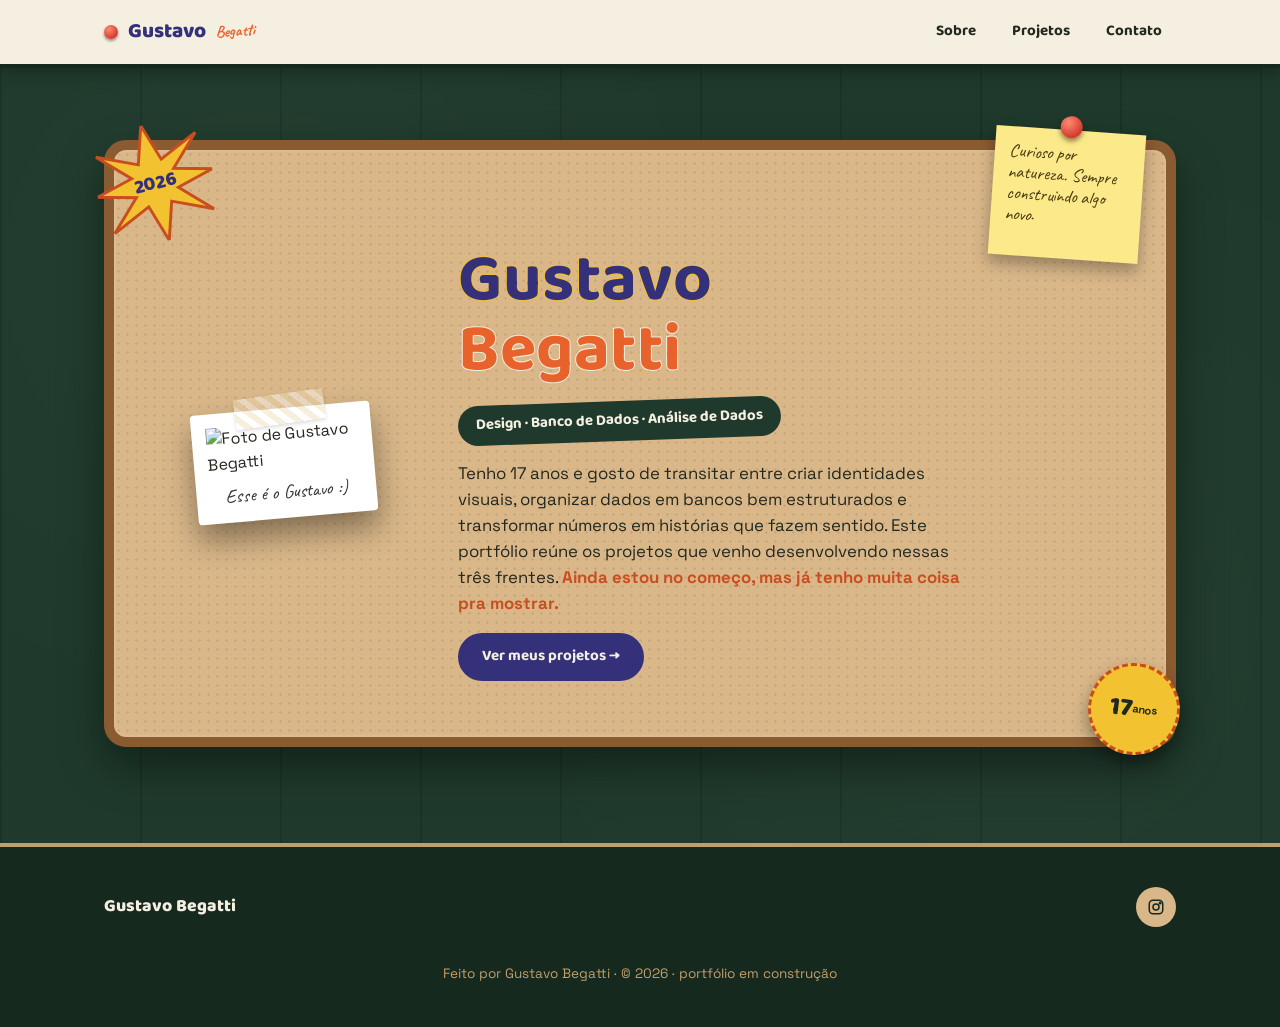
==== index.html @ 50f49661 "Cria a estrutura inicial das paginas e estilos do mural" ====
<!DOCTYPE html> 
<html lang="pt-BR">
<head>
  <meta charset="UTF-8">
  <meta name="viewport" content="width=device-width, initial-scale=1.0">
  <title>Gustavo Begatti — Portfólio</title>
  <meta name="description" content="Portfólio de Gustavo Begatti: projetos de Design, Banco de Dados e Análise de Dados.">
  <link rel="stylesheet" href="css/style.css">
</head>
<body class="fundo-corticha">

  
  <header class="cabecalho">
    <div class="container">
      <a href="index.html" class="marca">
        <span class="pino" aria-hidden="true"></span>
        Gustavo <span class="assinatura">Begatti</span>
      </a>

      <button class="menu-toggle" id="menuToggle" aria-expanded="false" aria-controls="navPrincipal">
        <span></span><span></span><span></span>
        <span class="visually-hidden">Abrir menu</span>
      </button>

      <nav class="nav-principal" id="navPrincipal" aria-label="Navegação principal">
        <ul>
          <li><a href="index.html" aria-current="page">Sobre</a></li>
          <li><a href="pages/projetos.html">Projetos</a></li>
          <li><a href="pages/contato.html">Contato</a></li>
        </ul>
      </nav>
    </div>
  </header>

  <main>

    <section class="hero" aria-label="Sobre Gustavo Begatti">
      <div class="container">
        <div class="hero-quadro">

          <svg class="hero-selo" viewBox="0 0 120 120" aria-hidden="true">
            <polygon points="60,0 72,38 112,20 82,50 120,60 82,70 112,100 72,82 60,120 48,82 8,100 38,70 0,60 38,50 8,20 48,38"
              fill="var(--amarelo)" stroke="var(--laranja-escuro)" stroke-width="3"/>
            <text x="60" y="66" text-anchor="middle" font-family="'Baloo 2', sans-serif" font-weight="800" font-size="20" fill="var(--azul-tinta)">2026</text>
          </svg>

          <div class="hero-nota">
            <span class="pino-vermelho" aria-hidden="true"></span>
            Curioso por natureza. Sempre construindo algo novo.
          </div>

         <div class="hero-conteudo">
  <figure class="polaroid">
    <span class="fita" aria-hidden="true"></span>
    <img src="img/Gustavo Begatti.jpeg" alt="Foto de Gustavo Begatti" class="foto-real">
    <figcaption>Esse é o Gustavo :)</figcaption>
  </figure>

            <div class="hero-texto">
              <h1 class="hero-titulo">Gustavo<br><span class="destaque">Begatti</span></h1>
              <span class="hero-cargo">Design · Banco de Dados · Análise de Dados</span>
              <p class="hero-bio">
                Tenho 17 anos e gosto de transitar entre criar identidades visuais,
                organizar dados em bancos bem estruturados e transformar números em
                histórias que fazem sentido. Este portfólio reúne os projetos que
                venho desenvolvendo nessas três frentes.
                <strong>Ainda estou no começo, mas já tenho muita coisa pra mostrar.</strong>
              </p>
              <a class="botao-secundario" href="pages/projetos.html">Ver meus projetos →</a>
            </div>
          </div>

          <div class="hero-idade" aria-hidden="true">17<span>anos</span></div>
        </div>
      </div>
    </section>

  </main>

  <footer class="rodape">
    <div class="container">
      <span class="rodape-marca">Gustavo Begatti</span>

      <ul class="rodape-redes">
        <li>
          <a href="https://www.instagram.com/gustavo.begatt?stkn=MTl3ZzR0NGR1b3doag%3D%3D&utm_source=qr" target="_blank" rel="noopener noreferrer" aria-label="Instagram de Gustavo">
            <svg viewBox="0 0 24 24" fill="none" stroke="currentColor" stroke-width="2"><rect x="3" y="3" width="18" height="18" rx="5"/><circle cx="12" cy="12" r="4"/><circle cx="17.5" cy="6.5" r="1"/></svg>
          </a>
        </li>
      </ul>

      <p class="rodape-copy">Feito por Gustavo Begatti · © 2026 · portfólio em construção</p>
    </div>
  </footer>

  <script src="js/script.js" defer></script>
</body>
</html>
---- css/style.css ----
/* =========================================================
   Gustavo Begatti — Portfólio
   Estética: mural de cortiça / scrapbook
   ========================================================= */

@import url('https://fonts.googleapis.com/css2?family=Baloo+2:wght@500;700;800&family=Space+Grotesk:wght@400;500;700&family=Caveat:wght@600;700&display=swap');

:root {
  /* Paleta */
  --verde-quadro: #1f3a2c;
  --verde-quadro-escuro: #16291f;
  --cortica: #d9b789;
  --cortica-escura: #c19f6b;
  --creme: #f4efe1;
  --laranja: #e8622c;
  --laranja-escuro: #c94e1f;
  --azul-tinta: #34317a;
  --amarelo: #f2c230;
  --vermelho-pin: #d43b2d;
  --texto: #23281e;
  --texto-claro: #f4efe1;

  /* Tipografia */
  --fonte-display: 'Baloo 2', system-ui, sans-serif;
  --fonte-corpo: 'Space Grotesk', system-ui, sans-serif;
  --fonte-mao: 'Caveat', cursive;

  --largura-max: 1120px;
  --radius-papel: 14px;
}

*, *::before, *::after { box-sizing: border-box; }

html {
  scroll-behavior: smooth;
}

@media (prefers-reduced-motion: reduce) {
  html { scroll-behavior: auto; }
  *, *::before, *::after {
    animation-duration: 0.01ms !important;
    animation-iteration-count: 1 !important;
    transition-duration: 0.01ms !important;
  }
}

body {
  margin: 0;
  font-family: var(--fonte-corpo);
  color: var(--texto);
  background: var(--verde-quadro);
  line-height: 1.55;
}

img { max-width: 100%; display: block; }

a {
  color: inherit;
  text-decoration: none;
}

h1, h2, h3, h4 {
  font-family: var(--fonte-display);
  margin: 0;
  line-height: 1.05;
}

p { margin: 0 0 1em; }

.container {
  width: 100%;
  max-width: var(--largura-max);
  margin: 0 auto;
  padding: 0 24px;
}

.visually-hidden {
  position: absolute;
  width: 1px; height: 1px;
  overflow: hidden;
  clip: rect(0 0 0 0);
  white-space: nowrap;
}

:focus-visible {
  outline: 3px solid var(--amarelo);
  outline-offset: 3px;
}

.rotulo {
  font-family: var(--fonte-mao);
  font-size: 1.4rem;
  color: var(--laranja);
  font-weight: 700;
}

/* =========================================================
   Textura de fundo — parede de cortiça
   ========================================================= */

.fundo-corticha {
  background-color: var(--verde-quadro);
  background-image:
    radial-gradient(circle at 20% 30%, rgba(255,255,255,0.025) 0, transparent 40%),
    radial-gradient(circle at 80% 70%, rgba(255,255,255,0.02) 0, transparent 45%),
    repeating-linear-gradient(90deg, rgba(0,0,0,0.12) 0 2px, transparent 2px 140px);
  background-attachment: fixed;
}

/* =========================================================
   Cabeçalho / Navegação
   ========================================================= */

.cabecalho {
  position: sticky;
  top: 0;
  z-index: 50;
  background: var(--creme);
  border-bottom: 4px solid var(--verde-quadro-escuro);
  box-shadow: 0 6px 14px rgba(0,0,0,0.25);
}

.cabecalho .container {
  display: flex;
  align-items: center;
  justify-content: space-between;
  padding-top: 12px;
  padding-bottom: 12px;
}

.marca {
  display: flex;
  align-items: center;
  gap: 10px;
  font-family: var(--fonte-display);
  font-weight: 800;
  font-size: 1.3rem;
  color: var(--azul-tinta);
}

.marca .pino {
  width: 14px;
  height: 14px;
  border-radius: 50%;
  background: radial-gradient(circle at 35% 30%, #ff8a73, var(--vermelho-pin) 70%);
  box-shadow: 0 2px 3px rgba(0,0,0,0.4);
  flex-shrink: 0;
}

.marca .assinatura {
  font-family: var(--fonte-mao);
  color: var(--laranja);
  font-size: 1rem;
  transform: rotate(-4deg);
}

.menu-toggle {
  display: none;
  flex-direction: column;
  gap: 5px;
  background: none;
  border: 2px solid var(--verde-quadro);
  border-radius: 8px;
  padding: 8px 10px;
  cursor: pointer;
}
.menu-toggle span {
  width: 22px;
  height: 3px;
  background: var(--verde-quadro);
  border-radius: 2px;
}

.nav-principal ul {
  list-style: none;
  display: flex;
  gap: 8px;
  margin: 0;
  padding: 0;
}

.nav-principal a {
  display: inline-block;
  font-family: var(--fonte-display);
  font-weight: 700;
  font-size: 0.95rem;
  color: var(--texto);
  padding: 8px 14px;
  border-radius: 999px;
  transition: background 0.2s ease, color 0.2s ease, transform 0.15s ease;
}

.nav-principal a:hover,
.nav-principal a:focus-visible {
  background: var(--laranja);
  color: var(--creme);
  transform: translateY(-2px);
}

/* =========================================================
   Elementos de "mural": fita, pino, papel rasgado
   ========================================================= */

.fita {
  position: absolute;
  width: 90px;
  height: 30px;
  background: repeating-linear-gradient(45deg, rgba(255,255,255,0.55) 0 6px, rgba(240,220,180,0.55) 6px 12px);
  opacity: 0.85;
  box-shadow: 0 2px 4px rgba(0,0,0,0.15);
}

.pino-vermelho {
  position: absolute;
  width: 22px;
  height: 22px;
  border-radius: 50%;
  background: radial-gradient(circle at 35% 30%, #ff8a73, var(--vermelho-pin) 70%);
  box-shadow: 0 3px 5px rgba(0,0,0,0.45);
  z-index: 3;
}

.cartao-papel {
  background: var(--creme);
  border-radius: var(--radius-papel);
  box-shadow: 0 10px 22px rgba(0,0,0,0.28);
  position: relative;
}

/* =========================================================
   Hero / Sobre
   ========================================================= */

.hero {
  padding: 72px 0 96px;
  position: relative;
  overflow: hidden;
}

.hero-quadro {
  position: relative;
  padding: 56px 40px;
  border-radius: 22px;
  background: var(--cortica);
  background-image:
    radial-gradient(circle, rgba(0,0,0,0.09) 1px, transparent 1.4px);
  background-size: 9px 9px;
  border: 10px solid #8a5a30;
  box-shadow: 0 20px 45px rgba(0,0,0,0.4), inset 0 0 0 2px rgba(255,255,255,0.08);
}

.hero-selo {
  position: absolute;
  top: -26px;
  left: -18px;
  width: 118px;
  height: 118px;
  transform: rotate(-14deg);
  z-index: 4;
}

.hero-nota {
  position: absolute;
  top: -20px;
  right: 24px;
  width: 150px;
  background: #fbe98a;
  padding: 14px 14px 30px;
  transform: rotate(4deg);
  box-shadow: 0 8px 16px rgba(0,0,0,0.3);
  font-family: var(--fonte-mao);
  font-size: 1.15rem;
  color: #4a3a10;
  line-height: 1.15;
}
.hero-nota .pino-vermelho { top: -14px; left: 50%; transform: translateX(-50%); }

.hero-conteudo {
  display: grid;
  grid-template-columns: 260px 1fr;
  gap: 44px;
  align-items: center;
  margin-top: 40px;
}

.hero-titulo {
  font-size: clamp(2.4rem, 6vw, 4.2rem);
  color: var(--azul-tinta);
  -webkit-text-stroke: 2px var(--amarelo);
  paint-order: stroke fill;
  letter-spacing: 0.5px;
}

.hero-titulo .destaque {
  color: var(--laranja);
  -webkit-text-stroke: 2px var(--creme);
}

.hero-cargo {
  display: inline-block;
  margin-top: 14px;
  background: var(--verde-quadro);
  color: var(--creme);
  font-family: var(--fonte-display);
  font-weight: 700;
  padding: 8px 18px;
  border-radius: 999px;
  transform: rotate(-2deg);
  font-size: 0.95rem;
}

.hero-bio {
  margin-top: 20px;
  font-size: 1.05rem;
  max-width: 46ch;
  color: var(--texto);
}

.hero-bio strong { color: var(--laranja-escuro); }

.hero-idade {
  position: absolute;
  bottom: -18px;
  right: -14px;
  background: var(--amarelo);
  color: var(--texto);
  font-family: var(--fonte-display);
  font-weight: 800;
  font-size: 1.6rem;
  width: 92px;
  height: 92px;
  border-radius: 50%;
  display: flex;
  align-items: center;
  justify-content: center;
  text-align: center;
  transform: rotate(8deg);
  box-shadow: 0 8px 16px rgba(0,0,0,0.35);
  border: 3px dashed var(--laranja-escuro);
  z-index: 4;
}
.hero-idade span { display: block; font-size: 0.7rem; font-family: var(--fonte-corpo); font-weight: 700; }

/* Foto polaroid */
.polaroid {
  position: relative;
  background: #fff;
  padding: 14px 14px 46px;
  border-radius: 4px;
  box-shadow: 0 16px 30px rgba(0,0,0,0.4);
  transform: rotate(-5deg);
  transition: transform 0.25s ease;
}
.polaroid:hover { transform: rotate(-2deg) scale(1.02); }

.polaroid .foto-placeholder {
  aspect-ratio: 4 / 5;
  width: 100%;
  border-radius: 2px;
  background:
    linear-gradient(135deg, var(--laranja) 0%, var(--azul-tinta) 100%);
  display: flex;
  align-items: center;
  justify-content: center;
  color: var(--creme);
  font-family: var(--fonte-display);
  font-weight: 800;
  font-size: 3rem;
}

.polaroid figcaption {
  position: absolute;
  bottom: 10px;
  left: 0;
  right: 0;
  text-align: center;
  font-family: var(--fonte-mao);
  font-size: 1.2rem;
  color: #333;
}

.polaroid .fita {
  top: -14px;
  left: 50%;
  transform: translateX(-50%) rotate(-3deg);
}

/* =========================================================
   Seções gerais
   ========================================================= */

.secao {
  padding: 88px 0;
  position: relative;
}

.secao-cabecalho {
  margin-bottom: 44px;
  position: relative;
  display: inline-block;
}

.secao-titulo {
  font-size: clamp(2rem, 4vw, 2.8rem);
  color: var(--creme);
}

.secao-titulo .marcador {
  color: var(--amarelo);
}

.secao-descricao {
  color: var(--cortica);
  max-width: 60ch;
  margin-top: 10px;
  font-size: 1.02rem;
}

/* =========================================================
   Projetos
   ========================================================= */

.grade-projetos {
  display: grid;
  grid-template-columns: repeat(3, 1fr);
  gap: 34px;
}

.card-projeto {
  padding: 30px 26px 28px;
  display: flex;
  flex-direction: column;
  gap: 14px;
  min-height: 340px;
}

.card-projeto:nth-child(1) { transform: rotate(-2deg); }
.card-projeto:nth-child(2) { transform: rotate(1.5deg); }
.card-projeto:nth-child(3) { transform: rotate(-1deg); }

.card-projeto:hover { transform: translateY(-6px) rotate(0deg); transition: transform 0.25s ease; }

.card-projeto .fita { top: -14px; left: 24px; transform: rotate(-8deg); }

.card-categoria {
  align-self: flex-start;
  font-family: var(--fonte-display);
  font-weight: 700;
  font-size: 0.78rem;
  letter-spacing: 0.4px;
  text-transform: uppercase;
  color: var(--creme);
  padding: 5px 12px;
  border-radius: 999px;
}

.card-projeto[data-cat="design"] .card-categoria { background: var(--laranja); }
.card-projeto[data-cat="banco"] .card-categoria { background: var(--azul-tinta); }
.card-projeto[data-cat="dados"] .card-categoria { background: var(--verde-quadro); }

.card-projeto .icone {
  width: 46px;
  height: 46px;
}

.card-projeto h3 {
  font-size: 1.4rem;
  color: var(--texto);
}

.card-projeto p {
  color: #4a4a3f;
  font-size: 0.96rem;
  flex-grow: 1;
}

.card-projeto .ver-pdf {
  align-self: flex-start;
  font-family: var(--fonte-display);
  font-weight: 700;
  font-size: 0.9rem;
  color: var(--laranja-escuro);
  border-bottom: 2px solid var(--laranja-escuro);
  padding-bottom: 2px;
}
.card-projeto .ver-pdf:hover { color: var(--verde-quadro); border-color: var(--verde-quadro); }

/* =========================================================
   Contato
   ========================================================= */

.contato-caixa {
  position: relative;
  padding: 46px;
  max-width: 720px;
  margin: 0 auto;
  transform: rotate(-1deg);
}

.contato-caixa .fita { top: -16px; right: 40px; }
.contato-caixa .pino-vermelho { top: -12px; left: 40px; }

.contato-lead {
  color: #4a4a3f;
  margin-bottom: 24px;
}

.formulario {
  display: grid;
  gap: 18px;
}

.campo {
  display: flex;
  flex-direction: column;
  gap: 6px;
}

.campo label {
  font-family: var(--fonte-mao);
  font-size: 1.15rem;
  color: var(--azul-tinta);
}

.campo input,
.campo textarea {
  font-family: var(--fonte-corpo);
  font-size: 1rem;
  padding: 12px 14px;
  border: 2px solid #cbbf9e;
  border-radius: 8px;
  background: #fffdf7;
  color: var(--texto);
  resize: vertical;
}

.campo input:focus,
.campo textarea:focus {
  border-color: var(--laranja);
}

.botao-enviar {
  justify-self: start;
  font-family: var(--fonte-display);
  font-weight: 700;
  font-size: 1rem;
  color: var(--creme);
  background: var(--laranja);
  border: none;
  padding: 13px 30px;
  border-radius: 999px;
  cursor: pointer;
  box-shadow: 0 6px 0 var(--laranja-escuro);
  transition: transform 0.15s ease, box-shadow 0.15s ease;
}
.botao-enviar:hover {
  transform: translateY(2px);
  box-shadow: 0 4px 0 var(--laranja-escuro);
}
.botao-enviar:active {
  transform: translateY(6px);
  box-shadow: 0 0 0 var(--laranja-escuro);
}

.form-aviso {
  margin-top: 10px;
  font-size: 0.85rem;
  color: #7a7259;
}

/* Validação do formulário (JS) */
.erro-campo {
  display: block;
  min-height: 1.1em;
  font-size: 0.82rem;
  color: var(--vermelho-pin);
  font-family: var(--fonte-corpo);
}

.campo input.campo-invalido,
.campo textarea.campo-invalido {
  border-color: var(--vermelho-pin);
  background: #fff3f0;
}

.form-feedback {
  margin: 4px 0 0;
  font-family: var(--fonte-display);
  font-weight: 700;
  font-size: 0.95rem;
  min-height: 1.3em;
}

.form-feedback.feedback-sucesso { color: #2f7a4d; }
.form-feedback.feedback-erro { color: var(--vermelho-pin); }

/* =========================================================
   Rodapé
   ========================================================= */

.rodape {
  background: var(--verde-quadro-escuro);
  padding: 40px 0 30px;
  border-top: 4px solid var(--cortica-escura);
}

.rodape .container {
  display: flex;
  flex-wrap: wrap;
  align-items: center;
  justify-content: space-between;
  gap: 18px;
}

.rodape-marca {
  font-family: var(--fonte-display);
  font-weight: 800;
  color: var(--creme);
  font-size: 1.1rem;
}

.rodape-redes {
  display: flex;
  gap: 14px;
  list-style: none;
  padding: 0;
  margin: 0;
}

.rodape-redes a {
  display: inline-flex;
  align-items: center;
  justify-content: center;
  width: 40px;
  height: 40px;
  border-radius: 50%;
  background: var(--cortica);
  color: var(--verde-quadro-escuro);
  transition: background 0.2s ease, transform 0.2s ease;
}
.rodape-redes a:hover { background: var(--laranja); color: var(--creme); transform: translateY(-3px); }
.rodape-redes svg { width: 18px; height: 18px; }

.rodape-copy {
  width: 100%;
  text-align: center;
  color: var(--cortica-escura);
  font-size: 0.85rem;
  margin-top: 18px;
}

/* =========================================================
   Página de projeto (pages/*.html)
   ========================================================= */

.projeto-topo {
  padding: 48px 0 32px;
}

.voltar {
  display: inline-flex;
  align-items: center;
  gap: 6px;
  font-family: var(--fonte-display);
  font-weight: 700;
  color: var(--amarelo);
  margin-bottom: 20px;
}
.voltar:hover { color: var(--creme); }

.projeto-cabecalho h1 {
  color: var(--creme);
  font-size: clamp(2rem, 5vw, 3rem);
}

.projeto-tags {
  display: flex;
  gap: 10px;
  margin: 16px 0 8px;
  flex-wrap: wrap;
}

.projeto-tag {
  font-family: var(--fonte-display);
  font-weight: 700;
  font-size: 0.8rem;
  text-transform: uppercase;
  color: var(--verde-quadro-escuro);
  background: var(--amarelo);
  padding: 5px 14px;
  border-radius: 999px;
}

.projeto-descricao {
  color: var(--cortica);
  max-width: 65ch;
  margin-top: 16px;
}

.pdf-caixa {
  padding: 24px;
  margin: 12px 0 70px;
}

.pdf-visualizador {
  width: 100%;
  height: 80vh;
  border: none;
  border-radius: 8px;
  background: #3a3a3a;
}

.pdf-acoes {
  display: flex;
  gap: 14px;
  margin-top: 18px;
  flex-wrap: wrap;
}

.botao-secundario {
  font-family: var(--fonte-display);
  font-weight: 700;
  font-size: 0.95rem;
  color: var(--creme);
  background: var(--azul-tinta);
  padding: 12px 24px;
  border-radius: 999px;
  display: inline-block;
}
.botao-secundario:hover { background: var(--laranja); }

/* =========================================================
   Responsivo
   ========================================================= */

@media (max-width: 860px) {
  .hero-conteudo { grid-template-columns: 1fr; text-align: center; }
  .polaroid { justify-self: center; width: 220px; margin: 0 auto; }
  .hero-idade { right: 10px; }
  .grade-projetos { grid-template-columns: 1fr; }
  .hero-nota { display: none; }
}

@media (max-width: 700px) {
  .nav-principal {
    position: absolute;
    top: 100%;
    left: 0;
    right: 0;
    background: var(--creme);
    border-bottom: 4px solid var(--verde-quadro-escuro);
    display: none;
  }
  .nav-principal.aberto { display: block; }
  .nav-principal ul { flex-direction: column; padding: 12px 24px 20px; }
  .menu-toggle { display: flex; }
  .hero-quadro { padding: 40px 20px; }
  .contato-caixa { padding: 28px 22px; }
  .pdf-visualizador { height: 60vh; }
}
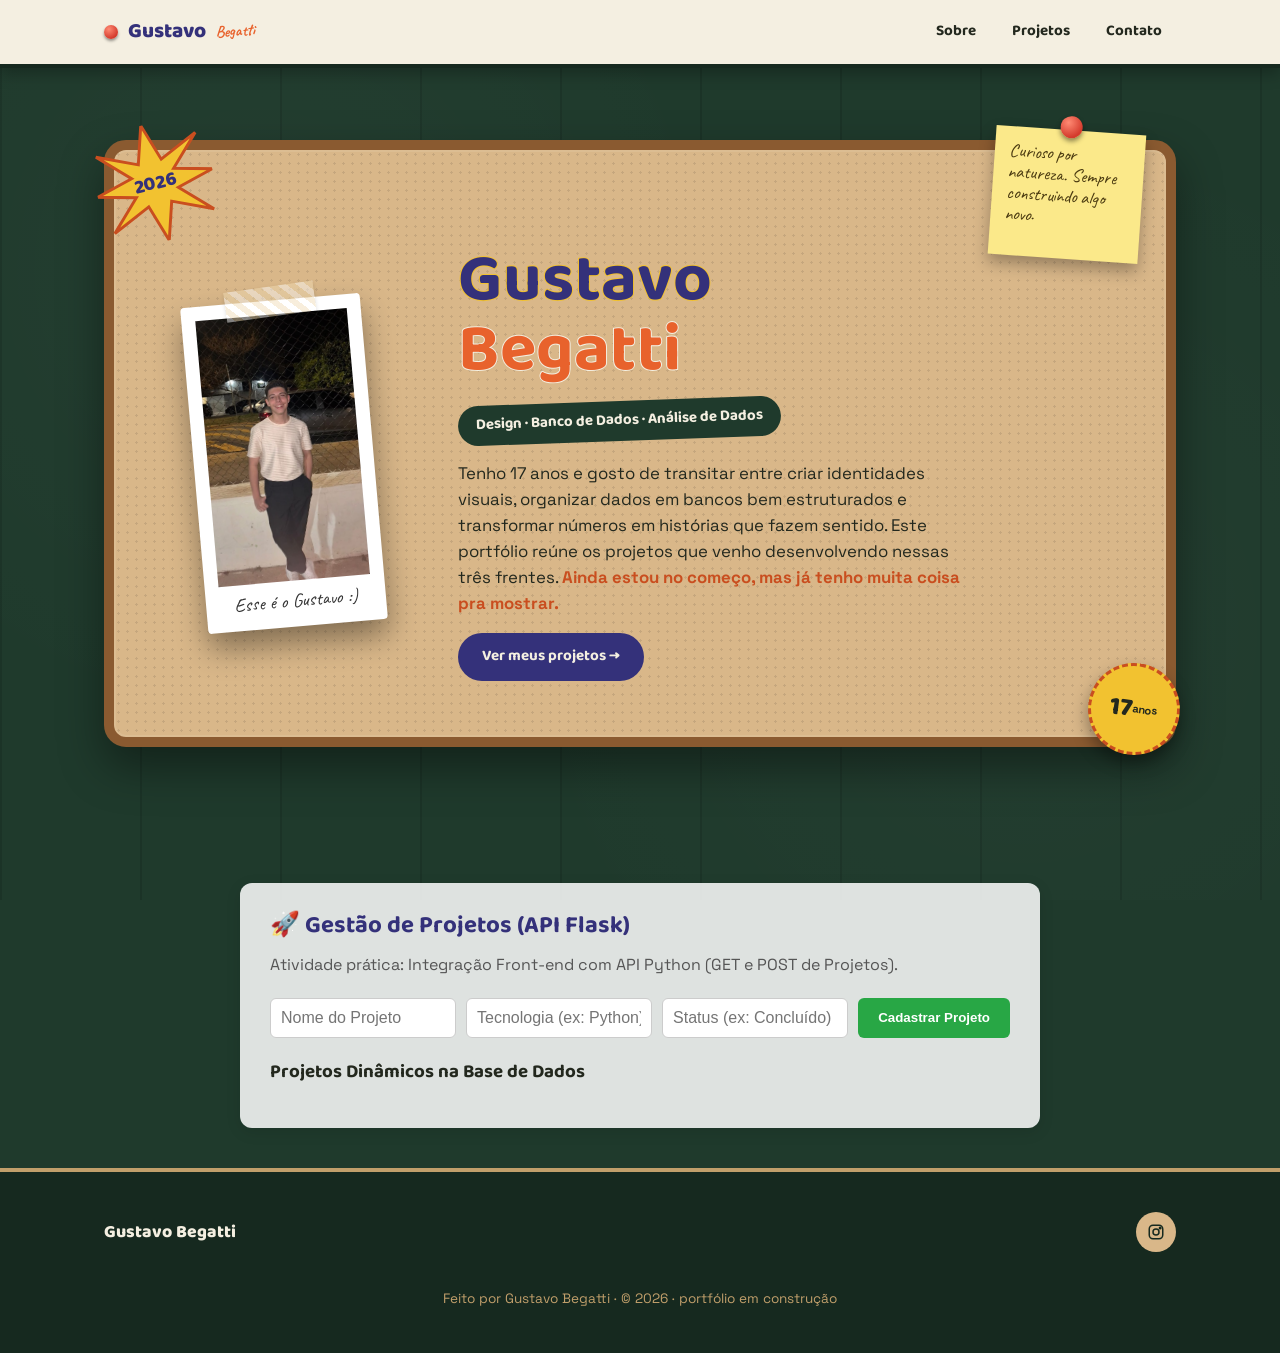
==== commit 5128d2ff: "Adiciona integracao da API Flask com GET e POST de projetos no portfólio" ====
--- a/index.html
+++ b/index.html
@@ -6,10 +6,20 @@
   <title>Gustavo Begatti — Portfólio</title>
   <meta name="description" content="Portfólio de Gustavo Begatti: projetos de Design, Banco de Dados e Análise de Dados.">
   <link rel="stylesheet" href="css/style.css">
+  <style>
+    /* Estilos para a nova secção de Gestão de Projetos via API */
+    .secao-portfolio-api { background: rgba(255,255,255,0.85); margin: 40px auto; padding: 30px; border-radius: 12px; max-width: 800px; box-shadow: 0 4px 15px rgba(0,0,0,0.1); }
+    .secao-portfolio-api h2 { color: var(--azul-tinta, #111); margin-bottom: 15px; font-family: 'Baloo 2', sans-serif; }
+    .form-projeto { display: flex; gap: 10px; margin-bottom: 25px; flex-wrap: wrap; }
+    .form-projeto input { padding: 10px; flex: 1; min-width: 180px; border: 1px solid #ccc; border-radius: 6px; font-size: 1rem; }
+    .form-projeto button { padding: 10px 20px; background-color: #28a745; color: white; border: none; border-radius: 6px; font-weight: bold; cursor: pointer; }
+    .form-projeto button:hover { background-color: #218838; }
+    .lista-projetos { list-style-type: none; padding: 0; }
+    .lista-projetos li { background: #fff; margin-bottom: 10px; padding: 12px 15px; border-left: 5px solid #28a745; border-radius: 4px; box-shadow: 0 2px 5px rgba(0,0,0,0.05); }
+  </style>
 </head>
 <body class="fundo-corticha">
 
-  
   <header class="cabecalho">
     <div class="container">
       <a href="index.html" class="marca">
@@ -49,12 +59,12 @@
             Curioso por natureza. Sempre construindo algo novo.
           </div>
 
-         <div class="hero-conteudo">
-  <figure class="polaroid">
-    <span class="fita" aria-hidden="true"></span>
-    <img src="img/Gustavo Begatti.jpeg" alt="Foto de Gustavo Begatti" class="foto-real">
-    <figcaption>Esse é o Gustavo :)</figcaption>
-  </figure>
+          <div class="hero-conteudo">
+            <figure class="polaroid">
+              <span class="fita" aria-hidden="true"></span>
+              <img src="img/Gustavo Begatti.jpeg" alt="Foto de Gustavo Begatti" class="foto-real">
+              <figcaption>Esse é o Gustavo :)</figcaption>
+            </figure>
 
             <div class="hero-texto">
               <h1 class="hero-titulo">Gustavo<br><span class="destaque">Begatti</span></h1>
@@ -75,6 +85,25 @@
       </div>
     </section>
 
+    <!-- SECÇÃO DA ATIVIDADE: Registo de Projetos via API Flask -->
+    <section class="secao-portfolio-api">
+      <h2>🚀 Gestão de Projetos (API Flask)</h2>
+      <p style="margin-bottom: 20px; color: #555;">Atividade prática: Integração Front-end com API Python (GET e POST de Projetos).</p>
+
+      <!-- Formulário para Cadastro (POST) -->
+      <form id="form-projeto" class="form-projeto">
+        <input type="text" id="nome" placeholder="Nome do Projeto" required>
+        <input type="text" id="tecnologia" placeholder="Tecnologia (ex: Python)" required>
+        <input type="text" id="status" placeholder="Status (ex: Concluído)" required>
+        <button type="submit">Cadastrar Projeto</button>
+      </form>
+
+      <h3>Projetos Dinâmicos na Base de Dados</h3>
+      <ul id="lista-projetos" class="lista-projetos">
+        <!-- Os dados do Flask entram aqui automaticamente -->
+      </ul>
+    </section>
+
   </main>
 
   <footer class="rodape">
@@ -93,6 +122,67 @@
     </div>
   </footer>
 
+  <!-- Script Geral do Portfólio -->
   <script src="js/script.js" defer></script>
+
+  <!-- Script da Atividade: GET e POST de Projetos com a API Flask -->
+  <script>
+    const API_URL = 'http://localhost:5000/projetos';
+
+    // 1. Função GET para listar os projetos (com Try/Catch)
+    async function listarProjetos() {
+        try {
+            const resposta = await fetch(API_URL);
+            if (!resposta.ok) throw new Error('Erro ao carregar os projetos');
+            
+            const projetos = await resposta.json();
+            const lista = document.getElementById('lista-projetos');
+            lista.innerHTML = ''; // Limpa a lista antes de preencher
+
+            projetos.forEach(proj => {
+                const li = document.createElement('li');
+                li.textContent = `${proj.nome} — ${proj.tecnologia} [Status: ${proj.status}]`;
+                lista.appendChild(li);
+            });
+        } catch (erro) {
+            console.error('Erro no GET:', erro);
+        }
+    }
+
+    // 2. Função POST para cadastrar novo projeto (sem recarregar a página)
+    async function cadastrarProjeto(event) {
+        event.preventDefault(); // Evita recarregar a página
+
+        const dados = {
+            nome: document.getElementById('nome').value,
+            tecnologia: document.getElementById('tecnologia').value,
+            status: document.getElementById('status').value
+        };
+
+        try {
+            const resposta = await fetch(API_URL, {
+                method: 'POST',
+                headers: { 'Content-Type': 'application/json' },
+                body: JSON.stringify(dados) // Converte para JSON
+            });
+
+            if (!resposta.ok) throw new Error('Erro ao cadastrar o projeto');
+
+            // Limpa o formulário
+            document.getElementById('form-projeto').reset();
+
+            // Atualiza a lista na tela automaticamente
+            listarProjetos();
+        } catch (erro) {
+            console.error('Erro no POST:', erro);
+        }
+    }
+
+    // Associa o evento de submit ao formulário
+    document.getElementById('form-projeto').addEventListener('submit', cadastrarProjeto);
+
+    // Carrega os projetos assim que a página é aberta
+    listarProjetos();
+  </script>
 </body>
 </html>
